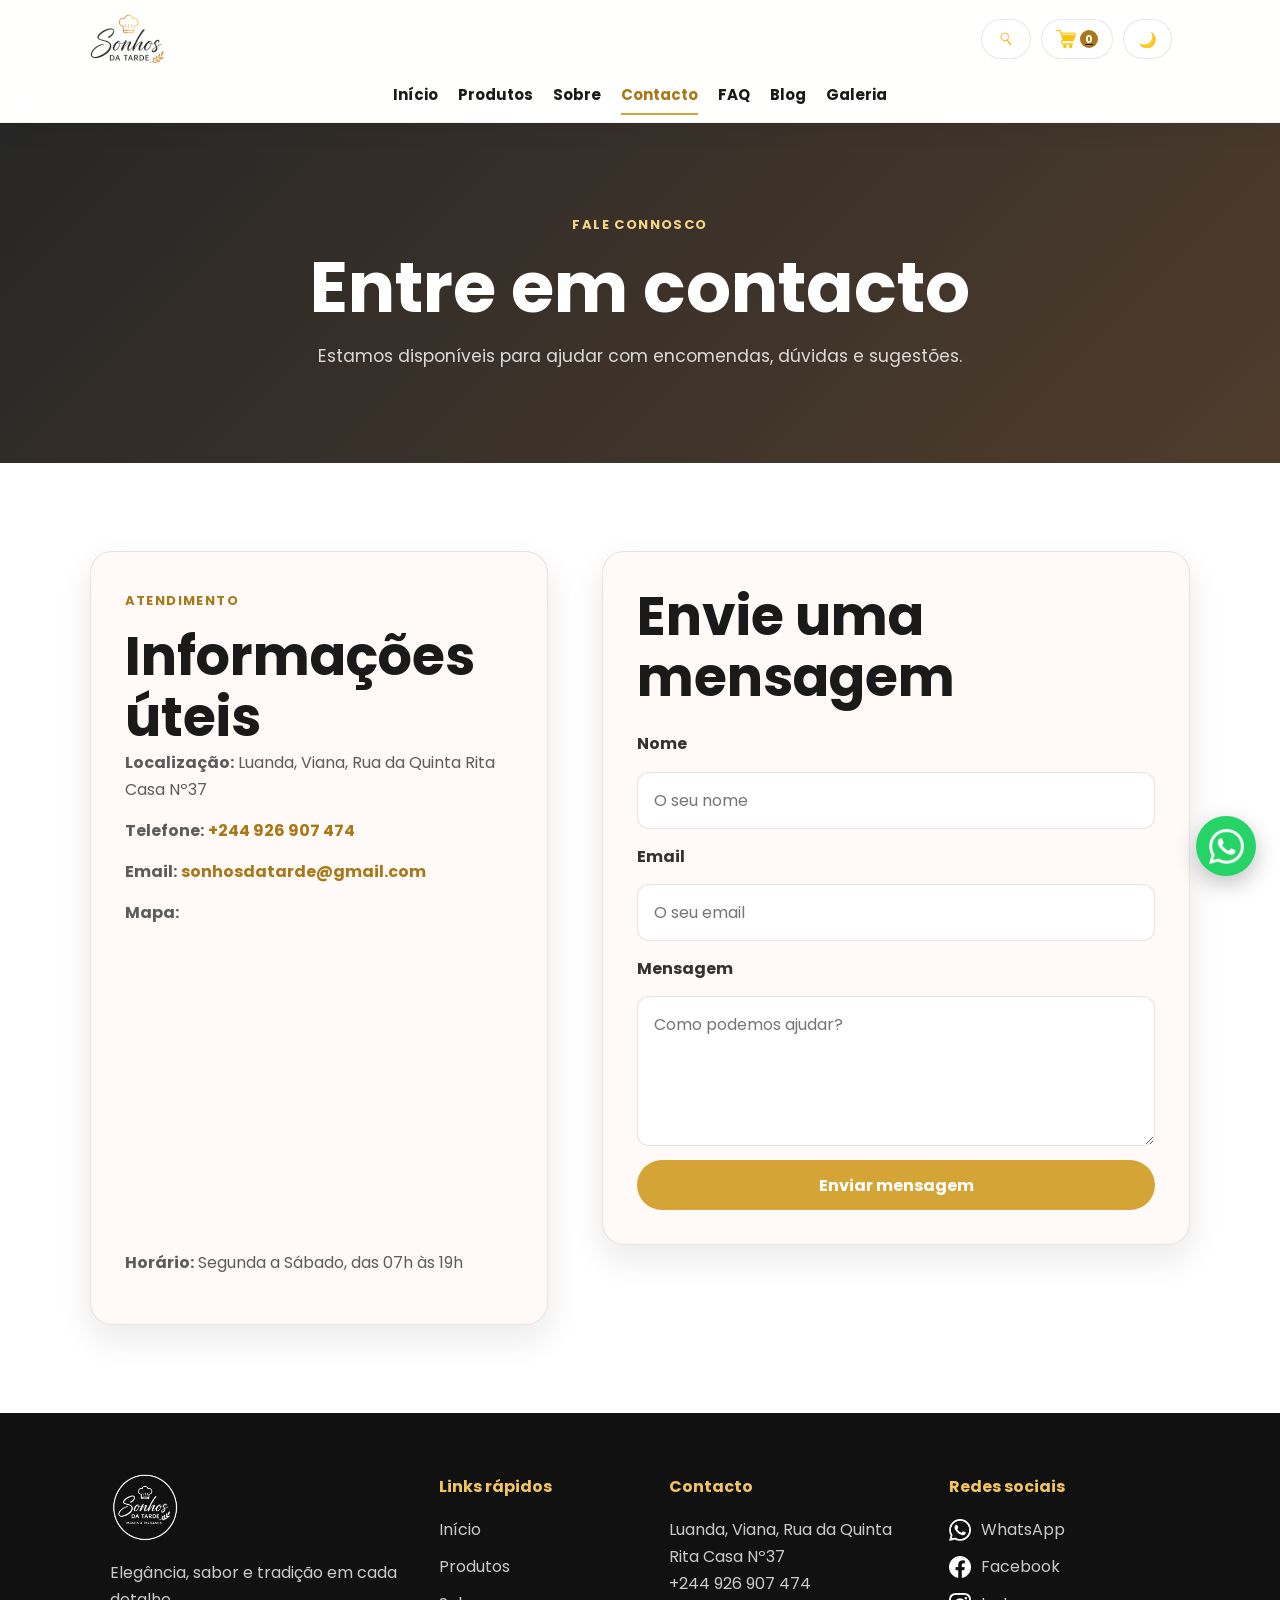
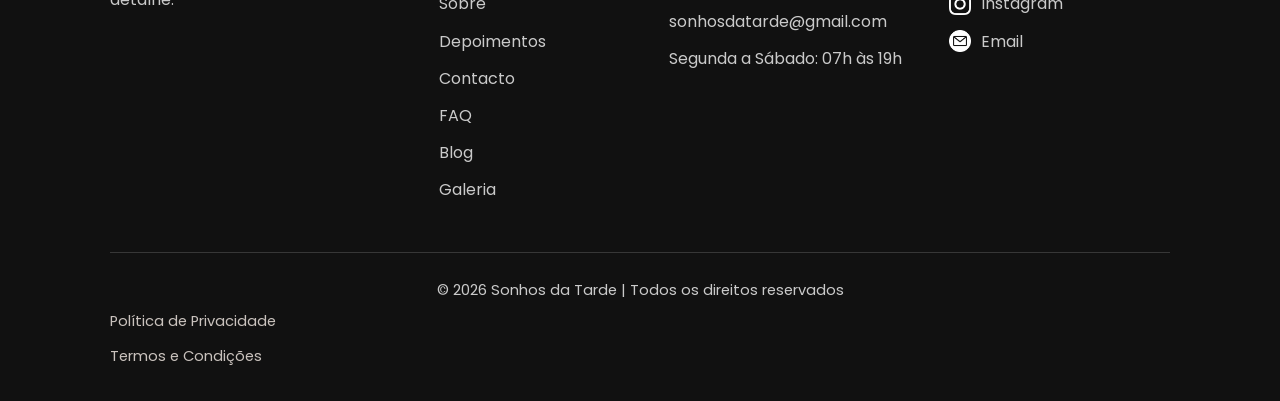
==== contacto.html @ 6ef9f0d1 "Add files via upload" ====
<!DOCTYPE html>
<html lang="pt">
<head>
    <meta charset="UTF-8">
    <meta name="viewport" content="width=device-width, initial-scale=1.0">
    <meta name="description" content="Contacte a Sonhos da Tarde em Luanda para encomendas de bolos, doces, salgados e pão fresco. Atendimento por WhatsApp, email e redes sociais.">
    <script async src="https://www.googletagmanager.com/gtag/js?id=G-32Z9QGGYF3"></script>
    <script>
        window.dataLayer = window.dataLayer || [];
        function gtag(){dataLayer.push(arguments);}
        gtag('js', new Date());
        gtag('config', 'G-32Z9QGGYF3');
    </script>

    <title>Contacto | Sonhos da Tarde</title>

    <link rel="icon" href="assets/favicon.svg" type="image/svg+xml">
    <link rel="stylesheet" href="css/style.css">
</head>

<body>
    <a href="https://wa.me/244926907474" class="whatsapp" target="_blank" rel="noopener" aria-label="Encomendar pelo WhatsApp">
        <img src="assets/icones/whats.png" alt="" width="35" height="35">
    </a>

    <header class="header">
        <a href="index.html" class="logo-area" aria-label="Página inicial da Sonhos da Tarde">
            <img src="assets/imagens/logo.png" alt="Sonhos da Tarde" class="logo" width="75" height="75">
        </a>
        <div class="header-actions">
    <div class="search-wrapper" data-search>
        <button class="header-btn" type="button" data-search-toggle aria-label="Pesquisar produtos" aria-expanded="false">
            <img src="assets/icones/busca.png" alt="Pesquisar" width="20" height="20">
        </button>

        <div class="search-panel" role="search">
            <form data-search-form>
                <input type="search" placeholder="Procurar produtos" data-search-input aria-label="Pesquisar produtos">
            </form>
            <ul class="search-suggestions" data-search-suggestions></ul>
        </div>
    </div>
        <button class="menu-toggle" type="button" aria-label="Abrir menu" aria-expanded="false">
        <img src="assets/icones/abrir-menu.png" alt="Abrir menu" width="20" height="20">
        </button>

        <a href="checkout.html" class="cart-btn" aria-label="Carrinho de encomendas">
        <img src="assets/icones/carrinho-de-compras.png" alt="Carrinho" width="20" height="20">
        <span class="cart-badge" data-cart-count>0</span>
        </a>

        <button class="header-btn" type="button" data-theme-toggle aria-label="Alternar tema" aria-pressed="false">🌙</button>
    </div>
        <nav class="nav" aria-label="Navegação principal">
            <a href="index.html">Início</a>
            <a href="produtos.html">Produtos</a>
            <a href="sobre.html">Sobre</a>
            <a href="contacto.html" aria-current="page">Contacto</a>
            <a href="faq.html">FAQ</a>
            <a href="blog.html">Blog</a>
            <a href="galeria.html">Galeria</a>
        </nav>
    </header>

    <main>
        <section class="page-hero">
            <span class="mini-title mini-title-light">Fale connosco</span>
            <h1>Entre em contacto</h1>
            <p>Estamos disponíveis para ajudar com encomendas, dúvidas e sugestões.</p>
        </section>

        <section class="contacto-page" aria-labelledby="contacto-info-titulo">
            <div class="contacto-info">
                <span class="mini-title">Atendimento</span>
                <h2 id="contacto-info-titulo">Informações úteis</h2>
                <p><strong>Localização:</strong> Luanda, Viana, Rua da Quinta Rita Casa Nº37</p>
                <p><strong>Telefone:</strong> <a href="tel:+244926907474">+244 926 907 474</a></p>
                <p><strong>Email:</strong> <a href="mailto:sonhosdatarde@gmail.com">sonhosdatarde@gmail.com</a></p>
                <p><strong>Mapa:</strong></p>
                <iframe data-map src="https://www.google.com/maps/embed?pb=!1m14!1m12!1m3!1d1014.5590310497678!2d13.345702384043634!3d-8.890459790623902!2m3!1f0!2f0!3f0!3m2!1i1024!2i768!4f13.1!5e1!3m2!1spt-PT!2sao!4v1782998678632!5m2!1spt-PT!2sao" width="400" height="300" style="border:0;" allowfullscreen="" loading="lazy" referrerpolicy="strict-origin-when-cross-origin"></iframe>
                <p><strong>Horário:</strong> Segunda a Sábado, das 07h às 19h</p>
            </div>
        
            <div class="contacto-form" aria-labelledby="formulario-titulo">
                <h2 id="formulario-titulo">Envie uma mensagem</h2>
                <form action="mailto:sonhosdatarde@gmail.com" method="post" enctype="text/plain">
                    <label for="nome">Nome</label>
                    <input id="nome" name="nome" type="text" placeholder="O seu nome" autocomplete="name" required>

                    <label for="email">Email</label>
                    <input id="email" name="email" type="email" placeholder="O seu email" autocomplete="email" required>

                    <label for="mensagem">Mensagem</label>
                    <textarea id="mensagem" name="mensagem" placeholder="Como podemos ajudar?" required></textarea>

                    <button type="submit">Enviar mensagem</button>
                </form>
            </div>

        </section>
    </main>

    <footer class="footer">
        <div class="footer-container">
            <div class="footer-logo">
                <img src="assets/imagens/logo_branco.png" alt="Sonhos da Tarde" width="70" height="70" loading="lazy" decoding="async">
                <p>Elegância, sabor e tradição em cada detalhe.</p>
            </div>

            <div class="footer-links">
                <h3>Links rápidos</h3>
                <a href="index.html">Início</a>
                <a href="produtos.html">Produtos</a>
                <a href="sobre.html">Sobre</a>
                <a href="depoimentos.html">Depoimentos</a>
                <a href="contacto.html">Contacto</a>
                <a href="faq.html">FAQ</a>
                <a href="blog.html">Blog</a>
                <a href="galeria.html">Galeria</a>
            </div>

            <div class="footer-contact">
                <h3>Contacto</h3>
                <p>Luanda, Viana, Rua da Quinta Rita Casa Nº37</p>
                <p><a href="tel:+244926907474">+244 926 907 474</a></p>
                <p><a href="mailto:sonhosdatarde@gmail.com">sonhosdatarde@gmail.com</a></p>
                <p>Segunda a Sábado: 07h às 19h</p>
            </div>

            <div class="footer-social">
                <h3>Redes sociais</h3>
                <a href="https://wa.me/244926907474" target="_blank" rel="noopener">
                    <img src="assets/icones/whats.png" alt="" width="22" height="22"> WhatsApp
                </a>
                <a href="https://www.facebook.com/share/17fiMN3oWg/" target="_blank" rel="noopener">
                    <img src="assets/icones/face.png" alt="" width="22" height="22"> Facebook
                </a>
                <a href="https://www.instagram.com/sonhosdatarde?igsh=MTFubzRjdTg0cDd6eQ==" target="_blank" rel="noopener">
                    <img src="assets/icones/insta.png" alt="" width="22" height="22"> Instagram
                </a>
                <a href="mailto:sonhosdatarde@gmail.com">
                    <img src="assets/icones/email.png" alt="" width="22" height="22"> Email
                </a>
            </div>
        </div>

        <div class="footer-bottom">
        <p>&copy; 2026 Sonhos da Tarde | Todos os direitos reservados</p>        
        <p>
        <a href="politica.html">Política de Privacidade</a><a href="termos.html">Termos e Condições</a>
        </p>
        </div>
    </footer>

    <button class="scroll-top-btn" type="button" data-scroll-top aria-label="Voltar ao topo">↑</button>
    <script type="module" src="js/main.js"></script>
</body>
</html>
---- css/style.css ----
@font-face{
    font-family:'Poppins';
    src:url('../assets/fonts/Poppins/Poppins-Regular.ttf') format('truetype');
    font-weight:400;
    font-style:normal;
    font-display:swap;
}

@font-face{
    font-family:'Poppins';
    src:url('../assets/fonts/Poppins/Poppins-Medium.ttf') format('truetype');
    font-weight:500;
    font-style:normal;
    font-display:swap;
}

@font-face{
    font-family:'Poppins';
    src:url('../assets/fonts/Poppins/Poppins-Bold.ttf') format('truetype');
    font-weight:700;
    font-style:normal;
    font-display:swap;
}

:root{
    --gold:#d4a437;
    --gold-dark:#a97919;
    --rose:#d8a1ad;
    --rose-soft:#fff5f7;
    --dark:#1a1a1a;
    --muted:#5c5c5c;
    --line:rgba(26,26,26,0.10);
    --soft:#f8f3ef;
    --white:#ffffff;
    --shadow:0 14px 34px rgba(26,26,26,0.09);
    --shadow-strong:0 24px 58px rgba(26,26,26,0.15);
    --radius:22px;
    --container:min(1120px, calc(100% - 40px));
}

*{
    margin:0;
    padding:0;
    box-sizing:border-box;
}

html{
    scroll-behavior:smooth;
}

body{
    min-width:320px;
    font-family:'Poppins', Arial, sans-serif;
    background:var(--soft);
    color:var(--dark);
    line-height:1.7;
    overflow-x:hidden;
}

img{
    max-width:100%;
    display:block;
}

a{
    color:inherit;
}

a:focus-visible,
button:focus-visible,
input:focus-visible,
textarea:focus-visible{
    outline:3px solid rgba(212,164,55,0.55);
    outline-offset:3px;
}

.header{
    position:sticky;
    top:0;
    z-index:1000;
    display:grid;
    grid-template-columns:auto 1fr auto;
    align-items:center;
    gap:18px;
    padding:14px max(20px, 7vw);
    background:rgba(255,255,255,0.94);
    border-bottom:1px solid rgba(26,26,26,0.06);
    box-shadow:0 8px 24px rgba(26,26,26,0.05);
    backdrop-filter:blur(12px);
}

.logo-area{
    display:inline-flex;
    align-items:center;
    text-decoration:none;
}

.logo{
    width:75px;
    height:auto;
    transition:transform .25s ease;
}

.logo-area:hover .logo{
    transform:scale(1.03);
}

.header-actions{
    display:flex;
    align-items:center;
    gap:10px;
    justify-self:end;
    margin-left:auto;
}

.header-btn img,
.menu-toggle img,
.cart-btn img {
    width: 20px;
    height: 20px;
    object-fit: contain;
    display: block;
}

.nav{
    grid-column:1 / -1;
    display:flex;
    align-items:center;
    justify-content:center;
    gap:20px;
    flex-wrap:wrap;
}

.nav a{
    position:relative;
    text-decoration:none;
    color:var(--dark);
    font-size:15px;
    font-weight:700;
    transition:color .25s ease;
}

.nav a::after{
    content:"";
    position:absolute;
    left:0;
    bottom:-7px;
    width:100%;
    height:2px;
    background:var(--gold);
    transform:scaleX(0);
    transform-origin:left;
    transition:transform .25s ease;
}

.nav a:hover,
.nav a[aria-current="page"]{
    color:var(--gold-dark);
}

.nav a:hover::after,
.nav a[aria-current="page"]::after{
    transform:scaleX(1);
}

.hero{
    min-height:calc(100vh - 104px);
    background-image:url('../assets/imagens/padaria.webp');
    background-size:cover;
    background-position:center;
}

.hero-overlay{
    min-height:inherit;
    display:flex;
    align-items:center;
    justify-content:center;
    padding:80px 20px;
    background:linear-gradient(115deg, rgba(26,26,26,0.74), rgba(26,26,26,0.45));
}

.hero-content{
    width:min(820px,100%);
    text-align:center;
    color:var(--white);
}

.hero-content h1{
    margin:0 auto 22px;
    font-size:clamp(2.45rem, 6vw, 5rem);
    line-height:1.08;
    color:#ffffff;
}

.hero-content p{
    width:min(680px,100%);
    margin:0 auto 34px;
    font-size:clamp(1rem, 2vw, 1.22rem);
    color:#ffffff;
}

.hero-actions,
.contacto-actions{
    display:flex;
    justify-content:center;
    gap:14px;
    flex-wrap:wrap;
}

.btn{
    display:inline-flex;
    align-items:center;
    justify-content:center;
    min-height:48px;
    padding:13px 28px;
    border-radius:999px;
    text-decoration:none;
    border:1px solid transparent;
    font-weight:700;
    transition:transform .25s ease, background .25s ease, color .25s ease, border-color .25s ease;
}

.btn:hover{
    transform:translateY(-3px);
}

.btn-primary{
    background:var(--gold);
    color:var(--white);
    box-shadow:0 12px 26px rgba(212,164,55,0.25);
}

.btn-primary:hover{
    background:var(--gold-dark);
}

.btn-outline{
    border-color:rgba(255,255,255,0.62);
    color:var(--white);
    background:rgba(255,255,255,0.08);
}

.btn-outline:hover{
    background:var(--white);
    color:var(--dark);
}

.text-link{
    display:inline-flex;
    margin-top:18px;
    color:var(--gold-dark);
    font-weight:700;
    text-decoration:none;
}

.text-link:hover{
    text-decoration:underline;
}

.mini-title{
    display:inline-block;
    margin-bottom:14px;
    color:var(--gold-dark);
    font-size:13px;
    font-weight:700;
    letter-spacing:1.4px;
    text-transform:uppercase;
}

.mini-title-light{
    color:#f3d586;
}

.section-heading{
    width:min(760px,100%);
    margin:0 auto 44px;
    text-align:center;
}

.section-heading h2,
.sobre-texto h2,
.contacto h2,
.contacto-info h2,
.contacto-form h2,
.trajetoria-texto h2,
.trajetoria-section-title h2,
.trajetoria-final h2{
    font-size:clamp(2rem, 4.2vw, 3.45rem);
    line-height:1.14;
    color:var(--dark);
}

.section-heading p,
.sobre-texto p,
.contacto p,
.trajetoria-texto p,
.trajetoria-final p{
    color:var(--muted);
    font-size:1.03rem;
}

.sobre,
.produtos,
.depoimentos,
.contacto-page{
    padding:88px max(20px, 7vw);
}

.section-split{
    display:grid;
    grid-template-columns:minmax(0,1fr) minmax(300px,0.9fr);
    gap:56px;
    align-items:center;
    background:var(--white);
}

.sobre-imagem img{
    width:100%;
    aspect-ratio:5 / 4;
    object-fit:cover;
    border-radius:var(--radius);
    box-shadow:var(--shadow);
}

.produtos{
    background:#fffaf7;
}

.produtos-grid{
    width:var(--container);
    margin:0 auto;
    display:grid;
    grid-template-columns:repeat(3, minmax(0,1fr));
    gap:26px;
}

.produto-card{
    display:flex;
    flex-direction:column;
    min-height:100%;
    overflow:hidden;
    background:var(--white);
    border:1px solid rgba(26,26,26,0.06);
    border-radius:var(--radius);
    box-shadow:var(--shadow);
    transition:transform .28s ease, box-shadow .28s ease, border-color .28s ease, opacity .28s ease;
}

.produto-card:hover{
    transform:translateY(-8px);
    box-shadow:var(--shadow-strong);
}

.produto-card.is-highlighted{
    border-color:var(--gold-dark);
    box-shadow:0 14px 36px rgba(191, 135, 53, 0.2);
}

.produto-card.is-muted{
    opacity:0.5;
}

.produto-card img{
    width:100%;
    height:260px;
    object-fit:cover;
}

.produto-info{
    display:flex;
    flex-direction:column;
    gap:10px;
    flex:1;
    padding:24px;
}

.produto-info h3{
    font-size:1.2rem;
    line-height:1.25;
}

.produto-info p{
    color:var(--muted);
}

.produto-info span{
    color:var(--gold-dark);
    font-weight:700;
}

.produto-etiqueta{
    align-self:flex-start;
    padding:5px 10px;
    border-radius:999px;
    background:var(--rose-soft);
    color:var(--gold-dark);
    font-size:12px;
    text-transform:uppercase;
}

.depoimentos{
    background:var(--white);
}

.depoimentos-grid{
    width:var(--container);
    margin:0 auto;
    display:grid;
    grid-template-columns:repeat(3, minmax(0,1fr));
    gap:24px;
}

.depoimento-card{
    padding:28px;
    background:#fffaf7;
    border:1px solid var(--line);
    border-radius:var(--radius);
    box-shadow:var(--shadow);
}

.depoimento-card p{
    margin-bottom:18px;
    color:#373737;
}

.depoimento-card h3{
    font-size:1rem;
}

.depoimento-card span{
    color:var(--gold-dark);
    font-size:14px;
}

.contacto{
    padding:88px 20px;
    text-align:center;
    background:linear-gradient(135deg, #1a1a1a, #2a2019);
    color:var(--white);
}

.contacto h2,
.contacto p{
    color:var(--white);
}

.contacto p{
    width:min(680px,100%);
    margin:14px auto 28px;
    color:rgba(255,255,255,0.9);
}

.page-hero{
    min-height:340px;
    display:flex;
    flex-direction:column;
    align-items:center;
    justify-content:center;
    padding:70px 20px;
    text-align:center;
    color:var(--white);
    background:linear-gradient(135deg, rgba(26,26,26,0.94), rgba(65,45,28,0.92));
}

.page-hero h1{
    max-width:900px;
    font-size:clamp(2.25rem, 6vw, 4.4rem);
    line-height:1.08;
}

.page-hero p{
    width:min(680px,100%);
    margin-top:16px;
    color:rgba(255,255,255,0.82);
    font-size:1.08rem;
}

.produtos-page{
    background:var(--white);
}

.produtos-intro{
    margin-bottom:64px;
}

.categoria-produtos{
    width:var(--container);
    margin:0 auto 70px;
}

.categoria-produtos:last-child{
    margin-bottom:0;
}

.categoria-cabecalho{
    display:flex;
    align-items:center;
    gap:16px;
    margin-bottom:24px;
}

.categoria-cabecalho span{
    display:inline-flex;
    align-items:center;
    justify-content:center;
    width:44px;
    height:44px;
    border-radius:50%;
    background:var(--rose-soft);
    color:var(--gold-dark);
    font-weight:700;
}

.categoria-cabecalho h2{
    font-size:clamp(1.6rem, 3vw, 2.45rem);
    line-height:1.2;
}

.produtos-grid-catalogo{
    width:100%;
}

.produtos-grid-catalogo.compacto{
    grid-template-columns:repeat(3, minmax(0,1fr));
}

.catalogo-card.destaque{
    border-color:rgba(212,164,55,0.28);
}

.contacto-page{
    display:grid;
    grid-template-columns:minmax(280px,0.78fr) minmax(0,1fr);
    gap:54px;
    align-items:start;
    background:var(--white);
}

.contacto-info,
.contacto-form{
    padding:34px;
    border:1px solid var(--line);
    border-radius:var(--radius);
    box-shadow:var(--shadow);
    background:#fffaf7;
}

.contacto-info p{
    margin-bottom:14px;
    color:var(--muted);
}

.contacto-info a:not(.btn){
    color:var(--gold-dark);
    text-decoration:none;
    font-weight:700;
}

.contacto-info .btn{
    margin-top:16px;
}

.contacto-form h2{
    margin-bottom:22px;
}

.contacto-form form{
    display:grid;
    gap:14px;
}

.contacto-form label{
    font-weight:700;
    color:#333;
}

.contacto-form input,
.contacto-form textarea{
    width:100%;
    padding:14px 16px;
    border:1px solid rgba(26,26,26,0.12);
    border-radius:12px;
    background:var(--white);
    color:var(--dark);
    font:inherit;
}

.contacto-form textarea{
    min-height:150px;
    resize:vertical;
}

.contacto-form button{
    min-height:50px;
    border:0;
    border-radius:999px;
    background:var(--gold);
    color:var(--white);
    cursor:pointer;
    font:inherit;
    font-weight:700;
    transition:background .25s ease, transform .25s ease;
}

.contacto-form button:hover{
    background:var(--gold-dark);
    transform:translateY(-2px);
}

.sobre-hero{
    min-height:68vh;
    display:flex;
    align-items:center;
    justify-content:center;
    padding:90px 20px;
    text-align:center;
    color:var(--white);
    background-image:linear-gradient(rgba(26,26,26,0.56), rgba(26,26,26,0.62)), url('../assets/imagens/iracema_mestre_lado.png');
    background-size:cover;
    background-position:center 28%;
}

.sobre-hero-content{
    width:min(860px,100%);
}

.sobre-tag{
    display:inline-block;
    margin-bottom:22px;
    padding:10px 18px;
    border:1px solid rgba(255,255,255,0.22);
    border-radius:999px;
    background:rgba(255,255,255,0.12);
    color:#f5dc9a;
    font-size:13px;
    font-weight:700;
    letter-spacing:1.2px;
    text-transform:uppercase;
    backdrop-filter:blur(8px);
}

.sobre-hero h1{
    font-size:clamp(2.45rem, 7vw, 5.2rem);
    line-height:1.06;
    margin-bottom:22px;
}

.sobre-hero p{
    width:min(720px,100%);
    margin:0 auto;
    color:rgba(255,255,255,0.9);
    font-size:clamp(1rem, 2vw, 1.22rem);
}

.trajetoria-premium{
    padding:100px max(20px, 7vw);
    background:linear-gradient(180deg, #ffffff 0%, #fff8fa 48%, #ffffff 100%);
}

body.dark-mode .trajetoria-premium{
    background:linear-gradient(180deg, #171110 0%, #231917 48%, #171110 100%);
}

body.dark-mode .trajetoria-timeline-bloco{
    background:rgba(255,255,255,0.04);
    border:1px solid rgba(247,239,233,0.16);
}

body.dark-mode .trajetoria-final,
body.dark-mode .trajetoria-card,
body.dark-mode .trajetoria-etapa{
    background:rgba(255,255,255,0.04);
    border-color:rgba(247,239,233,0.16);
}

body.dark-mode .assinatura-card{
    background:rgba(35,25,23,0.88);
    border-color:rgba(247,239,233,0.18);
    color:var(--dark);
}

body.dark-mode .assinatura-card span,
body.dark-mode .assinatura-card strong{
    color:var(--dark);
}

.trajetoria-intro{
    display:grid;
    grid-template-columns:minmax(280px,0.82fr) minmax(0,1fr);
    gap:64px;
    align-items:center;
    width:var(--container);
    margin:0 auto 80px;
}

.trajetoria-imagem{
    position:relative;
}

.trajetoria-imagem::before{
    content:"";
    position:absolute;
    inset:22px -18px -18px 22px;
    border:1px solid rgba(212,164,55,0.42);
    border-radius:30px;
}

body.dark-mode .trajetoria-imagem::before{
    border-color:rgba(247,239,233,0.24);
}

.trajetoria-imagem img{
    position:relative;
    width:100%;
    aspect-ratio:4 / 5;
    object-fit:cover;
    object-position:center top;
    border-radius:30px;
    box-shadow:var(--shadow-strong);
}

.assinatura-card{
    position:absolute;
    left:24px;
    right:24px;
    bottom:24px;
    padding:18px 20px;
    border:1px solid rgba(255,255,255,0.70);
    border-radius:18px;
    background:rgba(255,255,255,0.92);
    box-shadow:0 16px 36px rgba(26,26,26,0.14);
    backdrop-filter:blur(12px);
}

.assinatura-card span{
    display:block;
    color:var(--gold-dark);
    font-size:12px;
    font-weight:700;
    letter-spacing:1.2px;
    text-transform:uppercase;
}

.assinatura-card strong{
    display:block;
    margin-top:4px;
    color:var(--dark);
    font-size:1.45rem;
    line-height:1.2;
}

.trajetoria-texto p{
    margin-top:20px;
}

.trajetoria-destaques{
    width:var(--container);
    margin:0 auto 86px;
    display:grid;
    grid-template-columns:repeat(3, minmax(0,1fr));
    gap:24px;
}

.trajetoria-card{
    padding:30px;
    border:1px solid rgba(212,164,55,0.16);
    border-radius:var(--radius);
    background:rgba(255,255,255,0.9);
    box-shadow:var(--shadow);
}

.trajetoria-card span{
    display:inline-flex;
    align-items:center;
    justify-content:center;
    width:42px;
    height:42px;
    margin-bottom:20px;
    border-radius:50%;
    background:var(--rose-soft);
    color:var(--gold-dark);
    font-weight:700;
}

.trajetoria-card h3,
.trajetoria-etapa h3{
    margin-bottom:10px;
    font-size:1.25rem;
    line-height:1.25;
}

.trajetoria-card p,
.trajetoria-etapa p{
    color:var(--muted);
}

body.dark-mode .trajetoria-card p,
body.dark-mode .trajetoria-etapa p,
body.dark-mode .trajetoria-texto p,
body.dark-mode .trajetoria-final p,
body.dark-mode .trajetoria-section-title p{
    color:rgba(255,255,255,0.78);
}

.trajetoria-timeline-bloco{
    width:var(--container);
    margin:0 auto 80px;
    padding:58px;
    border-radius:28px;
    background:var(--dark);
    color:var(--white);
    box-shadow:0 20px 50px rgba(0,0,0,0.25);
}

.trajetoria-section-title{
    width:min(760px,100%);
    margin-bottom:48px;
}

.trajetoria-section-title h2{
    color:var(--white);
}

.trajetoria-timeline{
    position:relative;
    display:grid;
    grid-template-columns:repeat(5, minmax(0,1fr));
    gap:22px;
}

.trajetoria-timeline::before{
    content:"";
    position:absolute;
    left:0;
    right:0;
    top:15px;
    height:1px;
    background:linear-gradient(90deg, rgba(212,164,55,0), rgba(212,164,55,0.85), rgba(212,164,55,0));
}

.trajetoria-etapa{
    position:relative;
    padding-top:48px;
}

.etapa-ponto{
    position:absolute;
    top:6px;
    left:0;
    width:18px;
    height:18px;
    border-radius:50%;
    background:var(--gold);
    box-shadow:0 0 0 8px rgba(212,164,55,0.16);
}

.trajetoria-etapa small{
    display:block;
    min-height:34px;
    margin-bottom:14px;
    color:#f1c96d;
    font-size:12px;
    font-weight:700;
    letter-spacing:1px;
    text-transform:uppercase;
}

.trajetoria-etapa h3{
    color:var(--white);
}

.trajetoria-etapa p{
    color:rgba(255,255,255,0.72);
    font-size:15px;
}

.trajetoria-final{
    width:var(--container);
    margin:0 auto;
    display:grid;
    grid-template-columns:minmax(0,0.95fr) minmax(280px,0.75fr);
    gap:54px;
    align-items:center;
    padding:48px;
    border:1px solid rgba(216,161,173,0.22);
    border-radius:28px;
    background:var(--white);
    box-shadow:var(--shadow);
}

.footer{
    padding:60px max(20px, 7vw) 22px;
    background:#111111;
    color:var(--white);
}

.footer-container{
    width:var(--container);
    margin:0 auto;
    display:grid;
    grid-template-columns:1.2fr 0.8fr 1fr 0.9fr;
    gap:34px;
}

.footer-logo img{
    width:70px;
    height:auto;
    margin-bottom:16px;
}

.footer h3{
    margin-bottom:16px;
    color:#f0c462;
    font-size:1rem;
}

.footer p,
.footer a{
    color:rgba(255,255,255,0.78);
}

.footer a{
    display:flex;
    width:max-content;
    max-width:100%;
    align-items:center;
    gap:10px;
    margin-bottom:10px;
    text-decoration:none;
    transition:color .25s ease;
}

.footer a:hover{
    color:#f0c462;
}

.footer-social img{
    width:22px;
    height:22px;
    object-fit:contain;
    flex:0 0 auto;
}

.footer-bottom{
    width:var(--container);
    margin:38px auto 0;
    padding-top:20px;
    border-top:1px solid rgba(255,255,255,0.16);
    color:rgba(255,255,255,0.66);
    text-align:center;
    font-size:0.92rem;
}

.footer-bottom p {
    margin: .35rem 0;
}

.footer-bottom a {
    color: rgba(247, 239, 233, 0.8);
    text-decoration: none;
}

.footer-bottom a:hover {
    color: #fff;
}

/* ==========================
   Páginas Legais
========================== */

.legal-content{
    max-width:900px;
    margin:0 auto;
    background:var(--surface-color);
    border:1px solid var(--border-color);
    border-radius:18px;
    padding:clamp(1.5rem,4vw,3rem);
    box-shadow:0 12px 35px rgba(0,0,0,.08);
}

.legal-content h2{
    margin-top:2rem;
    margin-bottom:.8rem;
    color:var(--primary-color);
    font-size:1.35rem;
}

.legal-content h2:first-child{
    margin-top:0;
}

.legal-content p{
    color:var(--text-color);
    line-height:1.8;
    margin-bottom:1rem;
}

.legal-content ul{
    padding-left:1.5rem;
    margin-bottom:1rem;
}

.legal-content li{
    margin-bottom:.6rem;
    line-height:1.7;
}

@media (max-width:768px){

    .legal-content{
        padding:1.5rem;
        border-radius:14px;
    }

    .legal-content h2{
        font-size:1.2rem;
    }

}

.whatsapp{
    position:fixed;
    right:24px;
    bottom:24px;
    z-index:999;
    display:flex;
    align-items:center;
    justify-content:center;
    width:60px;
    height:60px;
    border-radius:50%;
    background:#25d366;
    box-shadow:0 8px 22px rgba(0,0,0,0.24);
    transition:transform .25s ease;
}

.whatsapp:hover{
    transform:scale(1.08);
}

.whatsapp img{
    width:35px;
    height:35px;
    object-fit:contain;
}

@media(max-width:1100px){
    .produtos-grid,
    .produtos-grid-catalogo.compacto,
    .depoimentos-grid,
    .trajetoria-destaques{
        grid-template-columns:repeat(2, minmax(0,1fr));
    }

    .trajetoria-intro,
    .trajetoria-final,
    .contacto-page,
    .section-split{
        grid-template-columns:1fr;
    }

    .trajetoria-timeline{
        grid-template-columns:1fr;
    }

    .trajetoria-timeline::before{
        left:8px;
        right:auto;
        top:0;
        bottom:0;
        width:1px;
        height:auto;
        background:linear-gradient(180deg, rgba(212,164,55,0), rgba(212,164,55,0.85), rgba(212,164,55,0));
    }

    .trajetoria-etapa{
        padding-top:0;
        padding-left:48px;
    }

    .etapa-ponto{
        top:5px;
    }

    .footer-container{
        grid-template-columns:repeat(2, minmax(0,1fr));
    }
}

@media(max-width:760px){
    :root{
        --container:calc(100% - 32px);
    }

    .header{
        padding:14px 16px;
        flex-direction:column;
        gap:14px;
    }

    .logo{
        width:68px;
    }

    .nav{
        width:100%;
        justify-content:center;
        gap:12px 18px;
    }

    .nav a{
        font-size:14px;
    }

    .hero{
        min-height:76vh;
    }

    .hero-overlay,
    .sobre,
    .produtos,
    .depoimentos,
    .contacto,
    .contacto-page,
    .trajetoria-premium{
        padding-left:16px;
        padding-right:16px;
    }

    .hero-actions,
    .contacto-actions{
        align-items:stretch;
        flex-direction:column;
    }

    .btn{
        width:100%;
    }

    .produtos-grid,
    .produtos-grid-catalogo.compacto,
    .depoimentos-grid,
    .trajetoria-destaques{
        grid-template-columns:1fr;
    }

    .produto-card img{
        height:230px;
    }

    .page-hero{
        min-height:300px;
    }

    .categoria-cabecalho{
        align-items:flex-start;
    }

    .contacto-info,
    .contacto-form,
    .trajetoria-timeline-bloco,
    .trajetoria-final{
        padding:26px;
    }

    .trajetoria-intro{
        gap:42px;
    }

    .trajetoria-imagem::before{
        inset:16px -10px -10px 16px;
    }

    .assinatura-card{
        left:16px;
        right:16px;
        bottom:16px;
    }

    .footer-container{
        grid-template-columns:1fr;
        text-align:center;
    }

    .footer a{
        width:auto;
        margin-left:auto;
        margin-right:auto;
        justify-content:center;
    }

    .footer-logo img{
        margin-left:auto;
        margin-right:auto;
    }

    .whatsapp{
        right:16px;
        bottom:16px;
        width:54px;
        height:54px;
    }

    .whatsapp img{
        width:30px;
        height:30px;
    }
}

/* Css do carousel */
.hero-section{
    width:100%;
    display:flex;
    justify-content:center;
    padding:clamp(24px, 4vw, 44px) max(20px, 4vw);
    background:var(--soft);
}

.hero-carousel{
    position:relative;
    width:min(1180px, 100%);
    min-height:clamp(420px, 58vw, 560px);
    overflow:hidden;
    border-radius:28px;
    background:var(--white);
    box-shadow:0 22px 50px rgba(26, 26, 26, 0.12);
    isolation:isolate;
}

.slides{
    position:relative;
    width:100%;
    height:100%;
}

.slide{
    position:absolute;
    inset:0;
    display:grid;
    grid-template-columns:1.15fr 0.85fr;
    opacity:0;
    visibility:hidden;
    pointer-events:none;
    transform:scale(0.985);
    transition:opacity 0.45s ease, transform 0.45s ease;
}

.slide.active{
    opacity:1;
    visibility:visible;
    pointer-events:auto;
    transform:scale(1);
}

.slide img{
    width:100%;
    height:100%;
    object-fit:cover;
    display:block;
}

.slide-content{
    display:flex;
    flex-direction:column;
    justify-content:center;
    align-items:flex-start;
    gap:14px;
    padding:clamp(24px, 4vw, 48px);
    background:linear-gradient(135deg, rgba(91, 44, 24, 0.96), rgba(141, 80, 34, 0.92));
    color:var(--white);
}

.slide-content h1{
    margin:0;
    font-size:clamp(1.6rem, 2.6vw, 2.35rem);
    line-height:1.15;
}

.slide-content p{
    margin:0;
    max-width:32ch;
    color:rgba(255, 255, 255, 0.92);
    font-size:1rem;
}

.slide-content .btn{
    margin-top:4px;
    background:var(--white);
    color:var(--dark);
    border-color:transparent;
}

.slide-content .btn:hover{
    background:var(--rose-soft);
    color:var(--gold-dark);
}

.hero-carousel .prev,
.hero-carousel .next{
    position:absolute;
    top:50%;
    transform:translateY(-50%);
    width:46px;
    height:46px;
    border:none;
    border-radius:50%;
    background:rgba(255, 255, 255, 0.95);
    color:var(--dark);
    display:grid;
    place-items:center;
    cursor:pointer;
    box-shadow:0 10px 24px rgba(26, 26, 26, 0.16);
    z-index:3;
    transition:transform 0.25s ease, background 0.25s ease;
}

.hero-carousel .prev:hover,
.hero-carousel .next:hover{
    transform:translateY(-50%) scale(1.04);
    background:var(--white);
}

.hero-carousel .prev{left:16px;}
.hero-carousel .next{right:16px;}

@media (max-width: 820px){
    .slide{
        grid-template-columns:1fr;
    }

    .slide-content{
        position:absolute;
        inset:auto 18px 18px 18px;
        max-width:calc(100% - 36px);
        border-radius:18px;
        padding:20px;
        background:linear-gradient(135deg, rgba(91, 44, 24, 0.96), rgba(141, 80, 34, 0.92));
    }

    .hero-carousel{
        min-height:500px;
    }
}

@media (max-width: 560px){
    .hero-section{
        padding:16px;
    }

    .hero-carousel{
        min-height:440px;
        border-radius:20px;
    }

    .slide-content{
        inset:auto 12px 12px 12px;
        padding:16px;
    }

    .slide-content h1{
        font-size:1.35rem;
    }

    .hero-carousel .prev,
    .hero-carousel .next{
        width:40px;
        height:40px;
    }

    .hero-carousel .prev{left:10px;}
    .hero-carousel .next{right:10px;}
}

/* Fim do css do carousel */

/* ===================================================
   Correções: ações do cabeçalho (menu, carrinho, tema)
   =================================================== */
.header-actions{
    display:flex;
    align-items:center;
    gap:10px;
}

.search-wrapper{
    position:relative;
}

.search-panel{
    position:absolute;
    top:calc(100% + 8px);
    right:0;
    width:min(320px, 86vw);
    display:none;
    flex-direction:column;
    padding:10px;
    border:1px solid var(--line);
    border-radius:18px;
    background:var(--white);
    box-shadow:var(--shadow-strong);
    z-index:1200;
}

.search-wrapper.is-open .search-panel{
    display:flex;
}

.search-panel input{
    width:100%;
    border:1px solid var(--line);
    border-radius:999px;
    padding:10px 14px;
    font:inherit;
    background:var(--white);
    color:var(--dark);
}

.search-panel input:focus{
    outline:2px solid rgba(191, 135, 53, 0.24);
    border-color:var(--gold-dark);
}

.search-suggestions{
    list-style:none;
    padding:0;
    margin:8px 0 0;
    display:flex;
    flex-direction:column;
    gap:6px;
}

.search-suggestion{
    width:100%;
    border:none;
    background:transparent;
    display:flex;
    justify-content:space-between;
    align-items:center;
    gap:10px;
    padding:8px 10px;
    border-radius:12px;
    color:var(--dark);
    text-align:left;
    cursor:pointer;
}

.search-suggestion:hover,
.search-suggestion:focus-visible{
    background:var(--rose-soft);
    outline:none;
}

.search-suggestion small{
    color:var(--muted);
    font-size:0.8rem;
}

.header-btn,
.cart-btn,
.menu-toggle{
    display:inline-flex;
    align-items:center;
    justify-content:center;
    gap:4px;
    border:1px solid var(--line);
    background:var(--white);
    color:var(--dark);
    border-radius:999px;
    min-height:40px;
    padding:8px 14px;
    font-size:15px;
    line-height:1;
    transition:transform .2s ease, background .2s ease;
}

.header-btn:hover,
.cart-btn:hover,
.menu-toggle:hover{
    transform:translateY(-2px);
    background:var(--rose-soft);
}

.cart-badge{
    display:inline-grid;
    place-items:center;
    min-width:18px;
    height:18px;
    padding:0 5px;
    border-radius:999px;
    background:var(--gold-dark);
    color:var(--white);
    font-size:11px;
    font-weight:700;
}

.menu-toggle{
    display:none;
}

@media(max-width:760px){
    .header{
        grid-template-columns:auto auto;
        padding:12px 16px;
    }

    .logo{
        width:60px;
    }

    .header-actions{
        gap:8px;
    }

    .nav{
        grid-column:1 / -1;
        justify-content:flex-start;
        gap:12px;
    }

    .menu-toggle{
        display:inline-flex;
    }

    .nav.is-collapsed{
        display:none;
    }
}

/* ===================================================
   Correções: animação fade-in ao rolar a página
   =================================================== */
.fade-in{
    opacity:0;
    transform:translateY(18px);
    transition:opacity .6s ease, transform .6s ease;
}

.fade-in.is-visible{
    opacity:1;
    transform:translateY(0);
}

/* ===================================================
   Correções: botão de voltar ao topo
   =================================================== */
.scroll-top-btn{
    position:fixed;
    right:24px;
    bottom:94px;
    z-index:998;
    width:48px;
    height:48px;
    border:none;
    border-radius:50%;
    background:var(--dark);
    color:var(--white);
    font-size:18px;
    box-shadow:var(--shadow-strong);
    opacity:0;
    visibility:hidden;
    transform:translateY(16px);
    transition:opacity .25s ease, transform .25s ease, visibility .25s ease, background .25s ease;
}

.scroll-top-btn.visible{
    opacity:1;
    visibility:visible;
    transform:translateY(0);
}

.scroll-top-btn:hover{
    background:var(--gold-dark);
}

@media(max-width:760px){
    .scroll-top-btn{
        right:16px;
        bottom:82px;
        width:44px;
        height:44px;
    }
}

/* ===================================================
   Correções: página Galeria (filtros e grelha)
   =================================================== */
.gallery-filters{
    display:flex;
    flex-wrap:wrap;
    justify-content:center;
    gap:10px;
    margin-bottom:36px;
}

.btn-outline-dark{
    display:inline-flex;
    align-items:center;
    justify-content:center;
    min-height:44px;
    padding:10px 20px;
    border:1px solid var(--line);
    border-radius:999px;
    background:var(--white);
    color:var(--dark);
    font-weight:700;
    transition:background .2s ease, color .2s ease, border-color .2s ease;
}

.btn-outline-dark:hover,
.btn-outline-dark.active{
    background:var(--gold);
    border-color:var(--gold);
    color:var(--white);
}

.gallery-grid{
    width:var(--container);
    margin:0 auto;
    display:grid;
    grid-template-columns:repeat(4, minmax(0,1fr));
    gap:22px;
}

.gallery-card{
    overflow:hidden;
    background:var(--white);
    border:1px solid var(--line);
    border-radius:var(--radius);
    box-shadow:var(--shadow);
    transition:transform .25s ease, box-shadow .25s ease;
}

.gallery-card:hover{
    transform:translateY(-6px);
    box-shadow:var(--shadow-strong);
}

.gallery-card img{
    width:100%;
    height:200px;
    object-fit:cover;
}

.gallery-card-content{
    padding:16px 18px;
}

.gallery-card-content h3{
    font-size:1.05rem;
    margin-bottom:6px;
}

.gallery-card-content p{
    color:var(--muted);
    font-size:.92rem;
}

/* ===================================================
   Correções: página Blog
   =================================================== */
.blog-grid{
    width:var(--container);
    margin:0 auto;
    display:grid;
    grid-template-columns:repeat(3, minmax(0,1fr));
    gap:24px;
}

.blog-card{
    display:flex;
    flex-direction:column;
    overflow:hidden;
    background:var(--white);
    border:1px solid var(--line);
    border-radius:var(--radius);
    box-shadow:var(--shadow);
    transition:transform .28s ease, box-shadow .28s ease;
}

.blog-card:hover{
    transform:translateY(-8px);
    box-shadow:var(--shadow-strong);
}

.blog-card img{
    width:100%;
    height:210px;
    object-fit:cover;
}

.blog-card-content{
    display:flex;
    flex-direction:column;
    align-items:flex-start;
    gap:10px;
    padding:22px;
}

.blog-card-content h3{
    font-size:1.1rem;
    line-height:1.3;
}

.blog-card-content p{
    color:var(--muted);
}

/* ===================================================
   Correções: página FAQ (accordion)
   =================================================== */
.faq-list{
    width:min(820px,100%);
    margin:0 auto;
    display:flex;
    flex-direction:column;
    gap:14px;
}

.faq-item{
    border:1px solid var(--line);
    border-radius:var(--radius);
    background:var(--white);
    box-shadow:var(--shadow);
    overflow:hidden;
}

.faq-question{
    width:100%;
    display:flex;
    align-items:center;
    justify-content:space-between;
    gap:16px;
    padding:20px 24px;
    border:none;
    background:none;
    text-align:left;
    font-weight:700;
    font-size:1.02rem;
    color:var(--dark);
}

.faq-question::after{
    content:"+";
    flex:0 0 auto;
    font-size:1.3rem;
    color:var(--gold-dark);
    transition:transform .25s ease;
}

.faq-question[aria-expanded="true"]::after{
    transform:rotate(45deg);
}

.faq-answer{
    display:grid;
    grid-template-rows:0fr;
    transition:grid-template-rows .25s ease;
}

.faq-answer p{
    min-height:0;
    overflow:hidden;
    padding:0 24px;
    color:var(--muted);
}

.faq-item.is-open .faq-answer{
    grid-template-rows:1fr;
}

.faq-item.is-open .faq-answer p{
    padding-bottom:20px;
}

/* ===================================================
   Correções: página Checkout
   =================================================== */
.order-summary{
    padding:34px;
    border:1px solid var(--line);
    border-radius:var(--radius);
    box-shadow:var(--shadow);
    background:#fffaf7;
}

.order-summary h2{
    margin-bottom:18px;
}

.checkout-item{
    display:flex;
    align-items:center;
    justify-content:space-between;
    gap:12px;
    padding:12px 0;
    border-bottom:1px solid var(--line);
}

.checkout-item strong{
    display:block;
    margin-bottom:2px;
}

.checkout-item p{
    margin:0;
    color:var(--muted);
    font-size:0.95rem;
}

.checkout-item-actions{
    display:flex;
    flex-direction:column;
    align-items:flex-end;
    gap:6px;
}

.quantity-control{
    display:inline-flex;
    align-items:center;
    gap:6px;
}

.quantity-control button,
.quantity-control input{
    width:34px;
    height:34px;
    border:1px solid var(--line);
    border-radius:999px;
    background:var(--white);
    color:var(--dark);
    text-align:center;
    font:inherit;
    font-weight:700;
}

.quantity-control input{
    width:52px;
    border-radius:12px;
    padding:0 6px;
}

.remove-cart-item{
    border:none;
    background:none;
    color:var(--gold-dark);
    font-weight:700;
    cursor:pointer;
    padding:0;
}

.checkout-total{
    margin-top:18px;
    padding-top:18px;
    border-top:1px solid var(--line);
    font-size:1.1rem;
}

#checkout-message{
    margin-top:12px;
    color:var(--gold-dark);
    font-weight:700;
}

.visually-hidden{
    position:absolute;
    width:1px;
    height:1px;
    padding:0;
    margin:-1px;
    overflow:hidden;
    clip:rect(0,0,0,0);
    white-space:nowrap;
    border:0;
}

/* ===================================================
   Correções: modo escuro
   =================================================== */
body.dark-mode{
    --soft:#171110;
    --white:#231917;
    --dark:#f7efe9;
    --muted:#d8c5ba;
    --line:rgba(247,239,233,0.16);
    --rose-soft:#2d201d;
}

body.dark-mode .header{
    background:rgba(23,17,16,0.94);
    border-bottom-color:var(--line);
}

body.dark-mode .depoimento-card,
body.dark-mode .produtos,
body.dark-mode .contacto-info,
body.dark-mode .contacto-form,
body.dark-mode .order-summary,
body.dark-mode .gallery-card,
body.dark-mode .blog-card,
body.dark-mode .produto-card,
body.dark-mode .trajetoria-card,
body.dark-mode .trajetoria-etapa,
body.dark-mode .faq-item{
    background:linear-gradient(180deg, rgba(255,255,255,0.045), rgba(255,255,255,0.02));
    border-color:rgba(247,239,233,0.22);
    box-shadow:0 12px 30px rgba(0,0,0,0.24);
}

body.dark-mode .btn-outline-dark,
body.dark-mode .header-btn,
body.dark-mode .cart-btn,
body.dark-mode .menu-toggle,
body.dark-mode .quantity-control button,
body.dark-mode .quantity-control input{
    background:var(--white);
    border-color:var(--line);
    color:var(--dark);
}

body.dark-mode .contacto-form input,
body.dark-mode .contacto-form textarea{
    background:rgba(255,255,255,0.035);
    color:var(--dark);
    border-color:var(--line);
}

body.dark-mode .mini-title,
body.dark-mode .section-heading p,
body.dark-mode .page-hero p,
body.dark-mode .sobre-hero p,
body.dark-mode .trajetoria-texto p,
body.dark-mode .trajetoria-final p,
body.dark-mode .gallery-card-content p,
body.dark-mode .blog-card-content p,
body.dark-mode .faq-answer p,
body.dark-mode .contacto-info p,
body.dark-mode .contacto-form label,
body.dark-mode .depoimento-card p,
body.dark-mode .depoimento-card span{
    color:var(--muted);
}

body.dark-mode .page-hero h1,
body.dark-mode .page-hero p,
body.dark-mode .sobre-hero h1,
body.dark-mode .sobre-hero p,
body.dark-mode .contacto h2,
body.dark-mode .contacto p,
body.dark-mode .section-heading h2,
body.dark-mode .section-heading p,
body.dark-mode .trajetoria-section-title h2,
body.dark-mode .trajetoria-final h2,
body.dark-mode .trajetoria-texto h2,
body.dark-mode .trajetoria-texto p,
body.dark-mode .trajetoria-final p,
body.dark-mode .depoimento-card h3,
body.dark-mode .depoimento-card p,
body.dark-mode .depoimento-card span,
body.dark-mode .contacto-info h2,
body.dark-mode .contacto-form h2,
body.dark-mode .contacto-form label{
    color:var(--dark);
}

@media(max-width:1100px){
    .gallery-grid{
        grid-template-columns:repeat(2, minmax(0,1fr));
    }
}

@media(max-width:760px){
    .gallery-grid,
    .blog-grid{
        grid-template-columns:1fr;
    }

    .page-hero h1,
    .sobre-hero h1,
    .trajetoria-texto h2,
    .trajetoria-final h2,
    .section-heading h2{
        font-size:clamp(1.6rem, 6vw, 2.15rem);
    }

    .page-hero p,
    .sobre-hero p,
    .trajetoria-texto p,
    .trajetoria-final p,
    .section-heading p,
    .produto-info p,
    .gallery-card-content p,
    .blog-card-content p{
        font-size:0.95rem;
    }

    .page-section,
    .section{
        padding:2rem 0;
    }

    .contacto-info,
    .contacto-form,
    .order-summary{
        padding:1.2rem;
    }

    .faq-question{
        padding:16px 18px;
    }
}
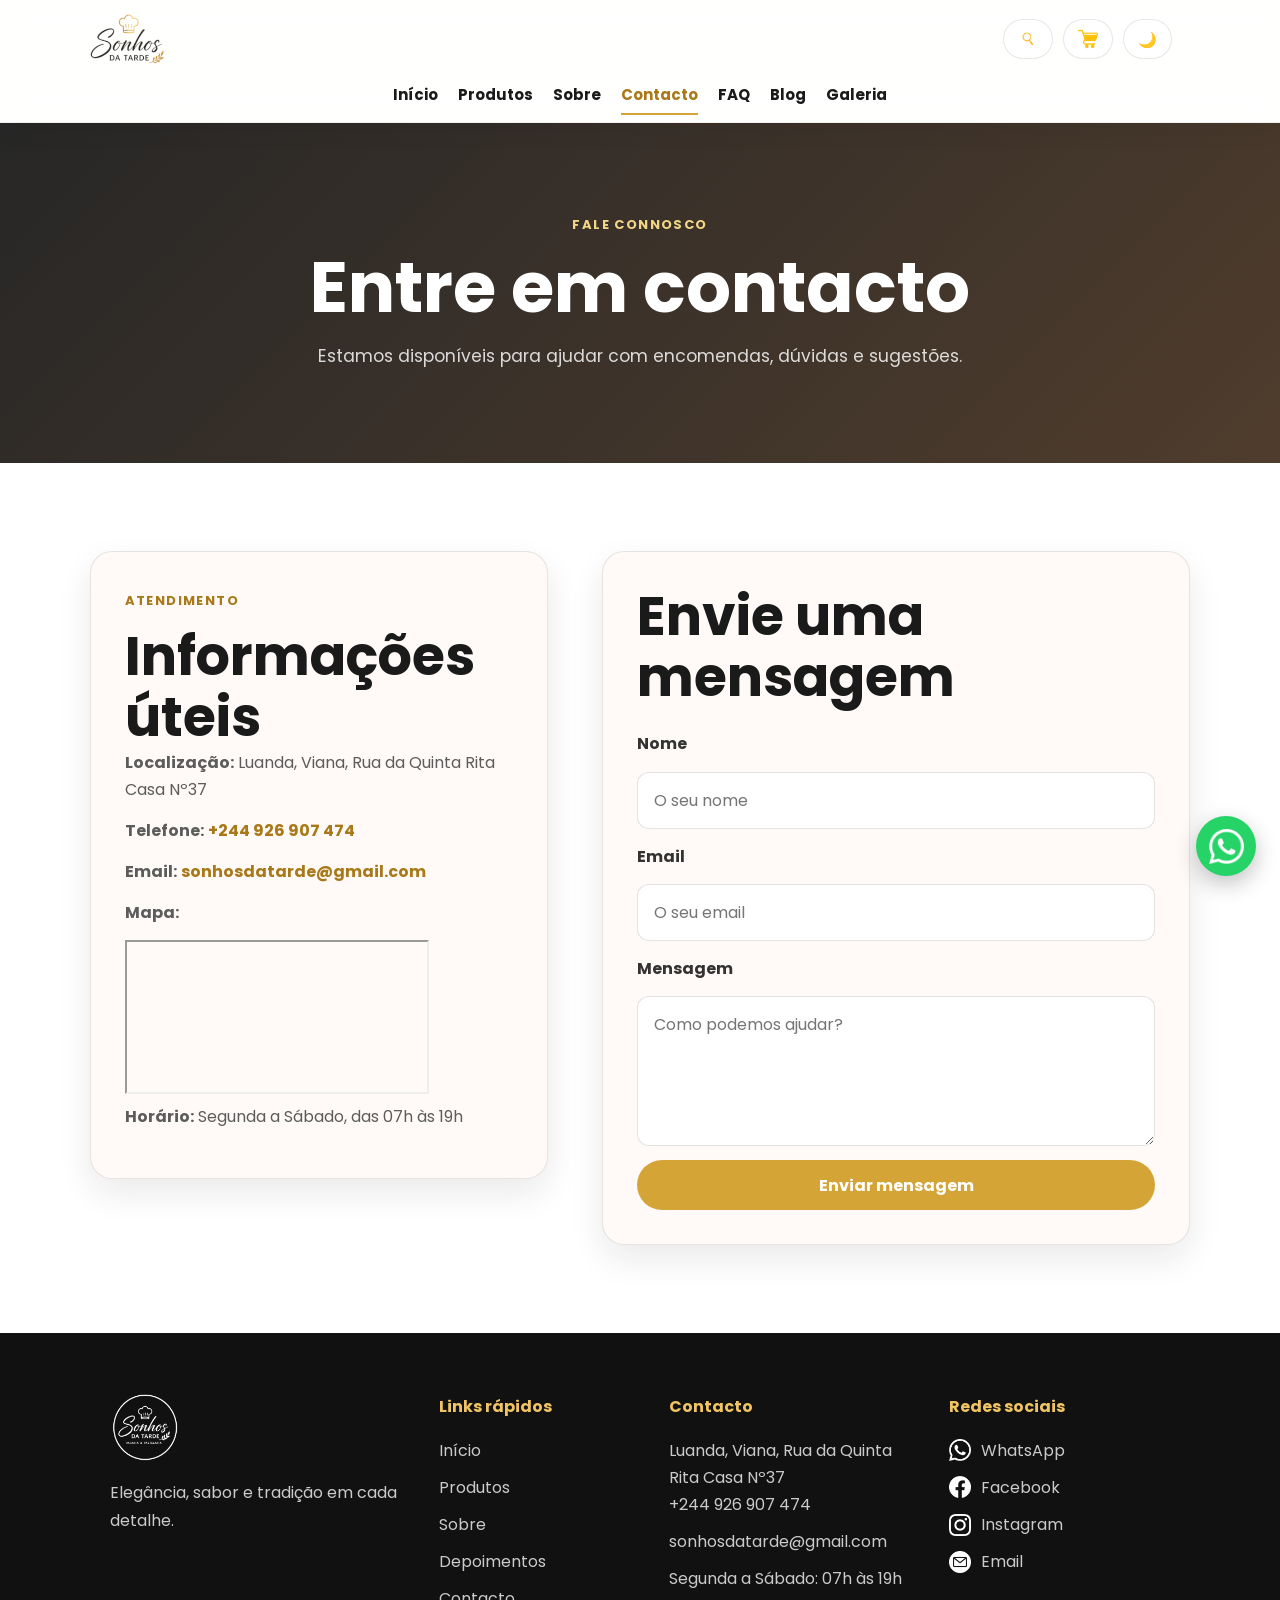
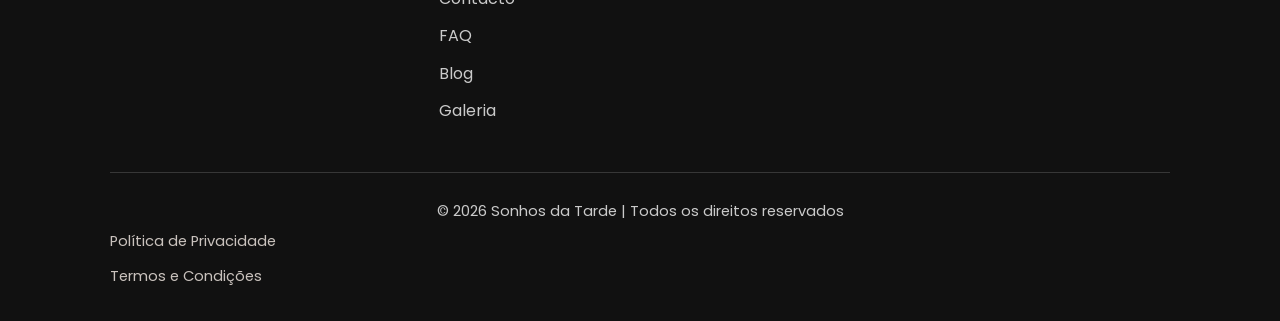
==== commit e22c7bef: "Add files via upload" ====
--- a/contacto.html
+++ b/contacto.html
@@ -77,7 +77,13 @@
                 <p><strong>Telefone:</strong> <a href="tel:+244926907474">+244 926 907 474</a></p>
                 <p><strong>Email:</strong> <a href="mailto:sonhosdatarde@gmail.com">sonhosdatarde@gmail.com</a></p>
                 <p><strong>Mapa:</strong></p>
-                <iframe data-map src="https://www.google.com/maps/embed?pb=!1m14!1m12!1m3!1d1014.5590310497678!2d13.345702384043634!3d-8.890459790623902!2m3!1f0!2f0!3f0!3m2!1i1024!2i768!4f13.1!5e1!3m2!1spt-PT!2sao!4v1782998678632!5m2!1spt-PT!2sao" width="400" height="300" style="border:0;" allowfullscreen="" loading="lazy" referrerpolicy="strict-origin-when-cross-origin"></iframe>
+                <iframe
+                    data-map
+                    src="https://www.google.com/maps/embed?pb=!1m14!1m12!1m3!1d1014.5590310497678!2d13.345702384043634!3d-8.890459790623902!2m3!1f0!2f0!3f0!3m2!1i1024!2i768!4f13.1!5e1!3m2!1spt-PT!2sao!4v1782998678632!5m2!1spt-PT!2sao"
+                    loading="lazy"
+                    referrerpolicy="strict-origin-when-cross-origin"
+                    allowfullscreen>
+                </iframe>
                 <p><strong>Horário:</strong> Segunda a Sábado, das 07h às 19h</p>
             </div>
         
